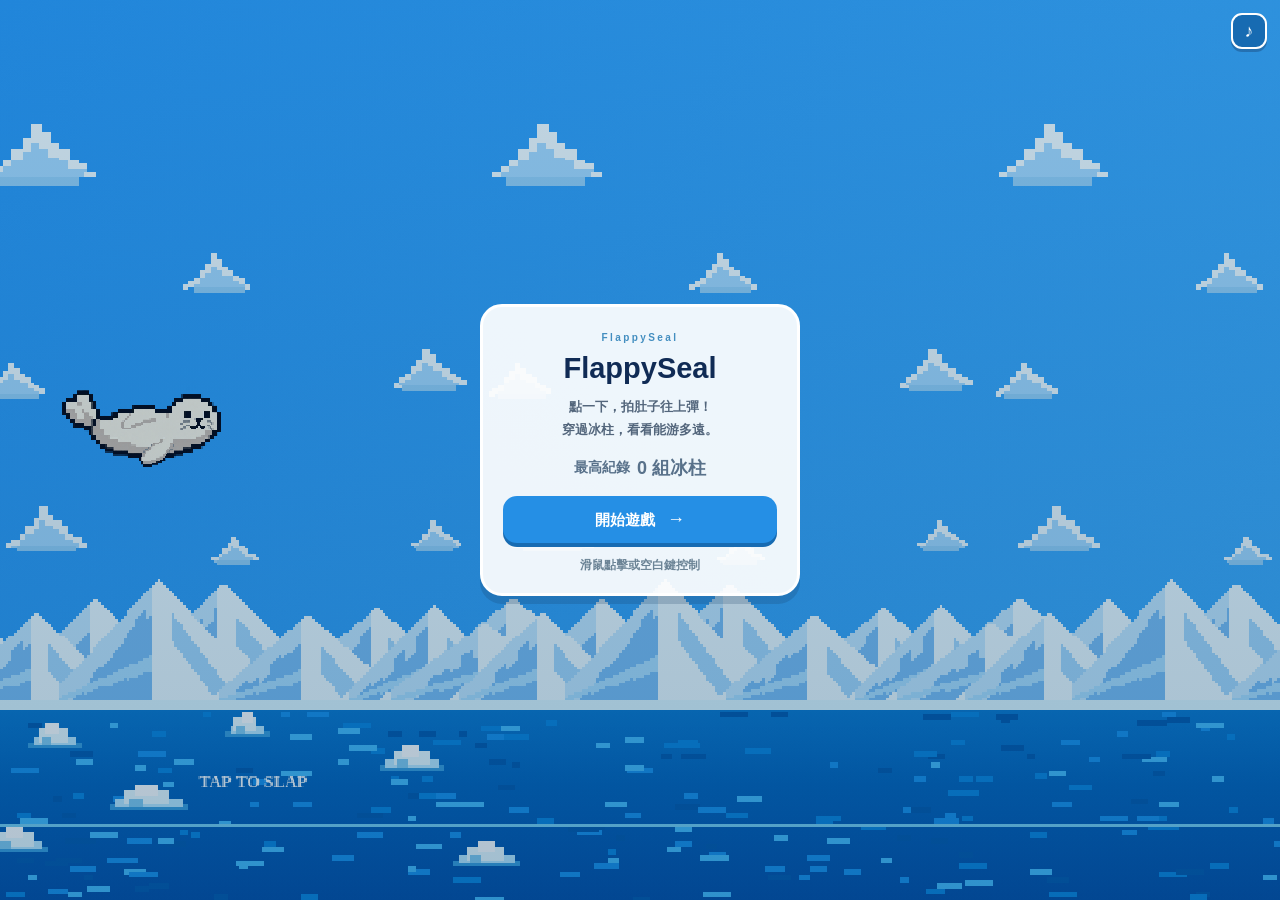
==== index.html @ 0c67eed6 "Update FlappySeal gameplay and audio controls" ====
<!doctype html>
<html lang="zh-Hant">
<head>
  <meta charset="UTF-8" />
  <meta name="viewport" content="width=device-width, initial-scale=1, maximum-scale=1, user-scalable=no" />
  <meta name="theme-color" content="#42a7ed" />
  <meta name="referrer" content="no-referrer" />
  <meta http-equiv="Content-Security-Policy" content="default-src 'self'; script-src 'self'; style-src 'self'; img-src 'self'; connect-src 'none'; object-src 'none'; base-uri 'none'; form-action 'none'" />
  <title>FlappySeal</title>
  <link rel="stylesheet" href="style.css?v=ui-4" />
</head>
<body>
  <main class="shell">
    <section class="game-wrap" aria-label="FlappySeal 遊戲">
      <canvas id="game" width="360" height="640" aria-label="遊戲畫面"></canvas>
      <div class="topbar"><button class="sound-toggle" id="soundToggle" type="button" aria-label="拍肚音效：開" title="拍肚音效：開" aria-pressed="true"><span aria-hidden="true">♪</span></button><button id="pause" aria-label="暫停遊戲" title="暫停" hidden>Ⅱ</button></div>
      <div class="overlay" id="overlay">
        <div class="card">
          <div class="eyebrow">FlappySeal</div>
          <h1 id="headline">FlappySeal</h1>
          <p id="description">點一下，拍肚子往上彈！<br>穿過冰柱，看看能游多遠。</p>
          <div class="best-line">最高紀錄 <strong><span id="best">0</span> 組冰柱</strong></div>
          <button class="primary" id="start" disabled>素材載入中…</button>
          <div class="controls">滑鼠點擊或空白鍵控制</div>
        </div>
      </div>
      <div class="hud" id="hud"><span>通過</span><strong id="score">0</strong><span>組</span></div>
      <div class="pause-cover" id="pauseCover"><div>⏸<br><small>已暫停<br>點一下繼續</small></div></div>
    </section>
  </main>
  <script src="game.js?v=sound-4"></script>
</body>
</html>
---- style.css ----
:root { color-scheme: light; --navy:#102b55; --blue:#43a8ec; --cream:#fff8e8; }
* { box-sizing:border-box }
html,body { margin:0;width:100%;height:100%;overflow:hidden; }
body { color:var(--navy);font-family:'Nunito','Noto Sans TC',sans-serif;background:#2797f5; }
.shell { width:100%;height:100dvh; }
.game-wrap { position:relative;width:100%;height:100%;overflow:hidden;background:#48a9eb;touch-action:none; }
canvas { display:block;width:100%;height:100%;image-rendering:pixelated; }
.topbar { position:absolute;right:13px;top:13px;z-index:4;display:flex;gap:7px }
.topbar button { width:36px;height:36px;border:2px solid #fff;background:#102b55df;color:#fff;border-radius:11px;font-size:19px;cursor:pointer;box-shadow:0 3px 0 #102b5550; }
.overlay { position:absolute;inset:0;z-index:3;display:grid;place-items:center;padding:20px;background:linear-gradient(#073b6630,#073b6650);transition:opacity .2s; }
.overlay.hidden { opacity:0;pointer-events:none; }
.card { width:min(100%,320px);text-align:center;padding:25px 20px 19px;background:#ffffffeb;border:3px solid #ffffff;border-radius:22px;box-shadow:0 8px 0 #14396235; }
.eyebrow { color:#438ec0;letter-spacing:.24em;font-size:10px;font-weight:900; }
h1 { font-size:29px;line-height:1.2;margin:8px 0 9px;font-weight:900; }
.card p { margin:0 0 14px;font-size:13px;line-height:1.8;color:#53667c;font-weight:700; }
.best-line { display:flex;justify-content:center;align-items:center;gap:7px;font-size:14px;font-weight:900;color:#58718a;margin:0 0 16px; }
.best-line strong { color:inherit;font-size:18px;font-weight:900; }
.primary { width:100%;border:0;border-radius:14px;padding:13px 16px;background:#258fe5;color:#fff;font:900 15px 'Nunito','Noto Sans TC',sans-serif;cursor:pointer;box-shadow:0 4px 0 #176bb2; }
.primary span { margin-left:8px;font-size:18px; }
.primary:active { transform:translateY(3px);box-shadow:0 1px 0 #176bb2; }
.controls { margin-top:14px;color:#6c8496;font-size:12px;font-weight:700; }.controls i { margin:0 6px;color:#e7aa52; }
.hud { position:absolute;z-index:2;top:15px;left:50%;transform:translateX(-50%);display:none;flex-direction:column;align-items:center;color:#fff;text-shadow:0 2px 0 #123460;font-size:11px;font-weight:900;letter-spacing:.08em;pointer-events:none; }.hud strong {font-size:35px;line-height:1.05}.hud.visible{display:flex}
.pause-cover { display:none;position:absolute;inset:0;z-index:4;background:#0b2c5060;place-items:center;text-align:center;color:white;font-size:45px;text-shadow:0 3px #123460; }.pause-cover.visible{display:grid}.pause-cover small{font-size:15px;line-height:1.6;font-weight:900}
@media(prefers-reduced-motion:reduce){*,*::before,*::after{transition:none!important}}

.topbar { top:max(13px,env(safe-area-inset-top));right:max(13px,env(safe-area-inset-right)); }

.card p.result { margin:24px 0 20px;font-size:20px;line-height:1.4;font-weight:900;color:var(--navy);white-space:nowrap; }
.card p.result b { font-size:inherit; }

.topbar button[hidden] { display:none; }
.sound-toggle { display:block;margin:12px auto 0;padding:7px 12px;border:1px solid #c8d8e8;border-radius:10px;background:#f2f7fc;color:#35516b;font:800 12px 'Nunito','Noto Sans TC',sans-serif;cursor:pointer; }
.sound-toggle[aria-pressed="true"] { background:#e1f3ff;border-color:#55a9e8;color:#176bb2; }
.topbar .sound-toggle { display:grid;place-items:center;line-height:1;position:relative;width:36px;height:36px;margin:0;padding:0;border:2px solid #fff;border-radius:11px;background:#102b55df;color:#fff;font-size:18px;box-shadow:0 3px 0 #102b5550;white-space:nowrap; }
.topbar .sound-toggle[aria-pressed="true"] { background:#176bb2;border-color:#fff;color:#fff; }

.topbar .sound-toggle[aria-pressed="false"]::after { content:"";position:absolute;width:20px;height:2px;background:currentColor;left:6px;top:15px;transform:rotate(-45deg); }
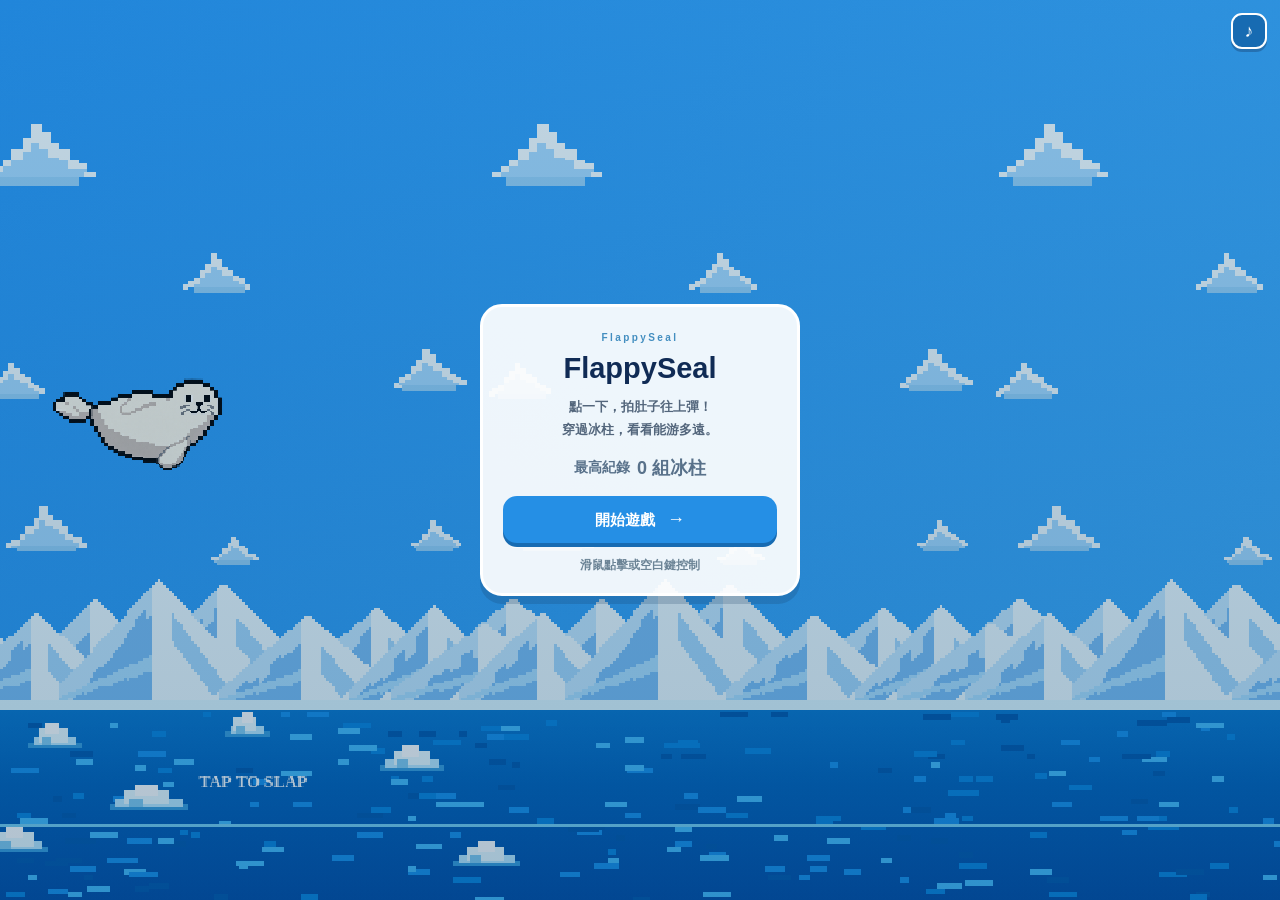
==== commit 0bf2bf53: "Update seal sprites with thicker belly and tail motion" ====
--- a/index.html
+++ b/index.html
@@ -28,6 +28,6 @@
       <div class="pause-cover" id="pauseCover"><div>⏸<br><small>已暫停<br>點一下繼續</small></div></div>
     </section>
   </main>
-  <script src="game.js?v=sound-4"></script>
+  <script src="game.js?v=seal-thick-1"></script>
 </body>
 </html>
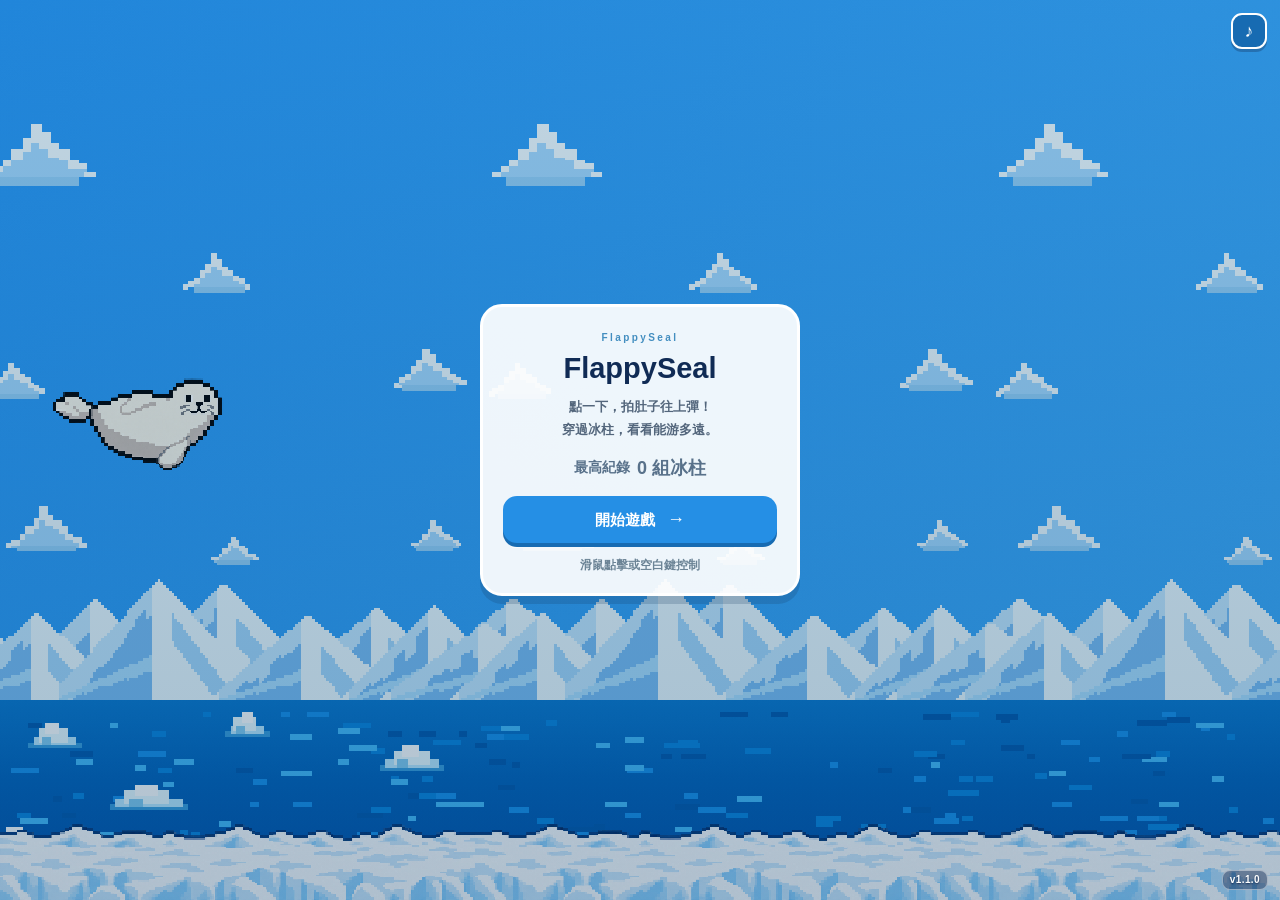
==== commit 82191473: "Release FlappySeal v1.1.0" ====
--- a/index.html
+++ b/index.html
@@ -7,7 +7,7 @@
   <meta name="referrer" content="no-referrer" />
   <meta http-equiv="Content-Security-Policy" content="default-src 'self'; script-src 'self'; style-src 'self'; img-src 'self'; connect-src 'none'; object-src 'none'; base-uri 'none'; form-action 'none'" />
   <title>FlappySeal</title>
-  <link rel="stylesheet" href="style.css?v=ui-4" />
+  <link rel="stylesheet" href="style.css?v=version-1-1-0" />
 </head>
 <body>
   <main class="shell">
@@ -26,8 +26,9 @@
       </div>
       <div class="hud" id="hud"><span>通過</span><strong id="score">0</strong><span>組</span></div>
       <div class="pause-cover" id="pauseCover"><div>⏸<br><small>已暫停<br>點一下繼續</small></div></div>
+      <div class="version" aria-label="版本 v1.1.0">v1.1.0</div>
     </section>
   </main>
-  <script src="game.js?v=seal-thick-1"></script>
+  <script src="game.js?v=white-pillar-1"></script>
 </body>
 </html>
--- a/style.css
+++ b/style.css
@@ -21,6 +21,7 @@
 .controls { margin-top:14px;color:#6c8496;font-size:12px;font-weight:700; }.controls i { margin:0 6px;color:#e7aa52; }
 .hud { position:absolute;z-index:2;top:15px;left:50%;transform:translateX(-50%);display:none;flex-direction:column;align-items:center;color:#fff;text-shadow:0 2px 0 #123460;font-size:11px;font-weight:900;letter-spacing:.08em;pointer-events:none; }.hud strong {font-size:35px;line-height:1.05}.hud.visible{display:flex}
 .pause-cover { display:none;position:absolute;inset:0;z-index:4;background:#0b2c5060;place-items:center;text-align:center;color:white;font-size:45px;text-shadow:0 3px #123460; }.pause-cover.visible{display:grid}.pause-cover small{font-size:15px;line-height:1.6;font-weight:900}
+.version { position:absolute;right:max(12px,env(safe-area-inset-right));bottom:max(10px,env(safe-area-inset-bottom));z-index:5;padding:4px 7px;border:1px solid #ffffff70;border-radius:8px;background:#102b5575;color:#fff;font-size:10px;font-weight:800;letter-spacing:.04em;line-height:1;pointer-events:none;text-shadow:0 1px 2px #102b55; }
 @media(prefers-reduced-motion:reduce){*,*::before,*::after{transition:none!important}}
 
 .topbar { top:max(13px,env(safe-area-inset-top));right:max(13px,env(safe-area-inset-right)); }
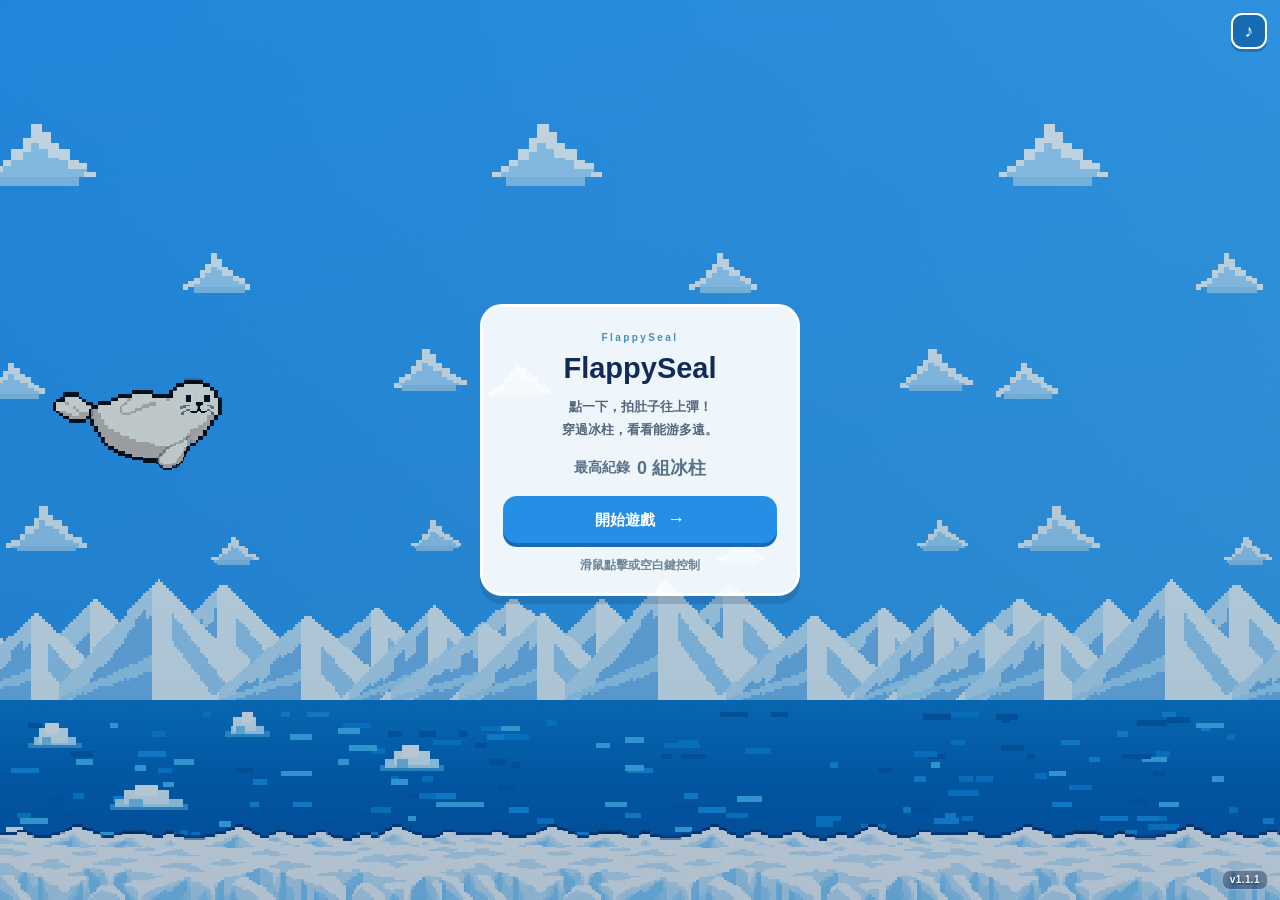
==== commit ad6a1161: "Release FlappySeal v1.1.1" ====
--- a/index.html
+++ b/index.html
@@ -7,7 +7,7 @@
   <meta name="referrer" content="no-referrer" />
   <meta http-equiv="Content-Security-Policy" content="default-src 'self'; script-src 'self'; style-src 'self'; img-src 'self'; connect-src 'none'; object-src 'none'; base-uri 'none'; form-action 'none'" />
   <title>FlappySeal</title>
-  <link rel="stylesheet" href="style.css?v=version-1-1-0" />
+  <link rel="stylesheet" href="style.css?v=1-1-1" />
 </head>
 <body>
   <main class="shell">
@@ -26,9 +26,9 @@
       </div>
       <div class="hud" id="hud"><span>通過</span><strong id="score">0</strong><span>組</span></div>
       <div class="pause-cover" id="pauseCover"><div>⏸<br><small>已暫停<br>點一下繼續</small></div></div>
-      <div class="version" aria-label="版本 v1.1.0">v1.1.0</div>
+      <div class="version" aria-label="版本 v1.1.1">v1.1.1</div>
     </section>
   </main>
-  <script src="game.js?v=white-pillar-1"></script>
+  <script src="game.js?v=1-1-1"></script>
 </body>
 </html>
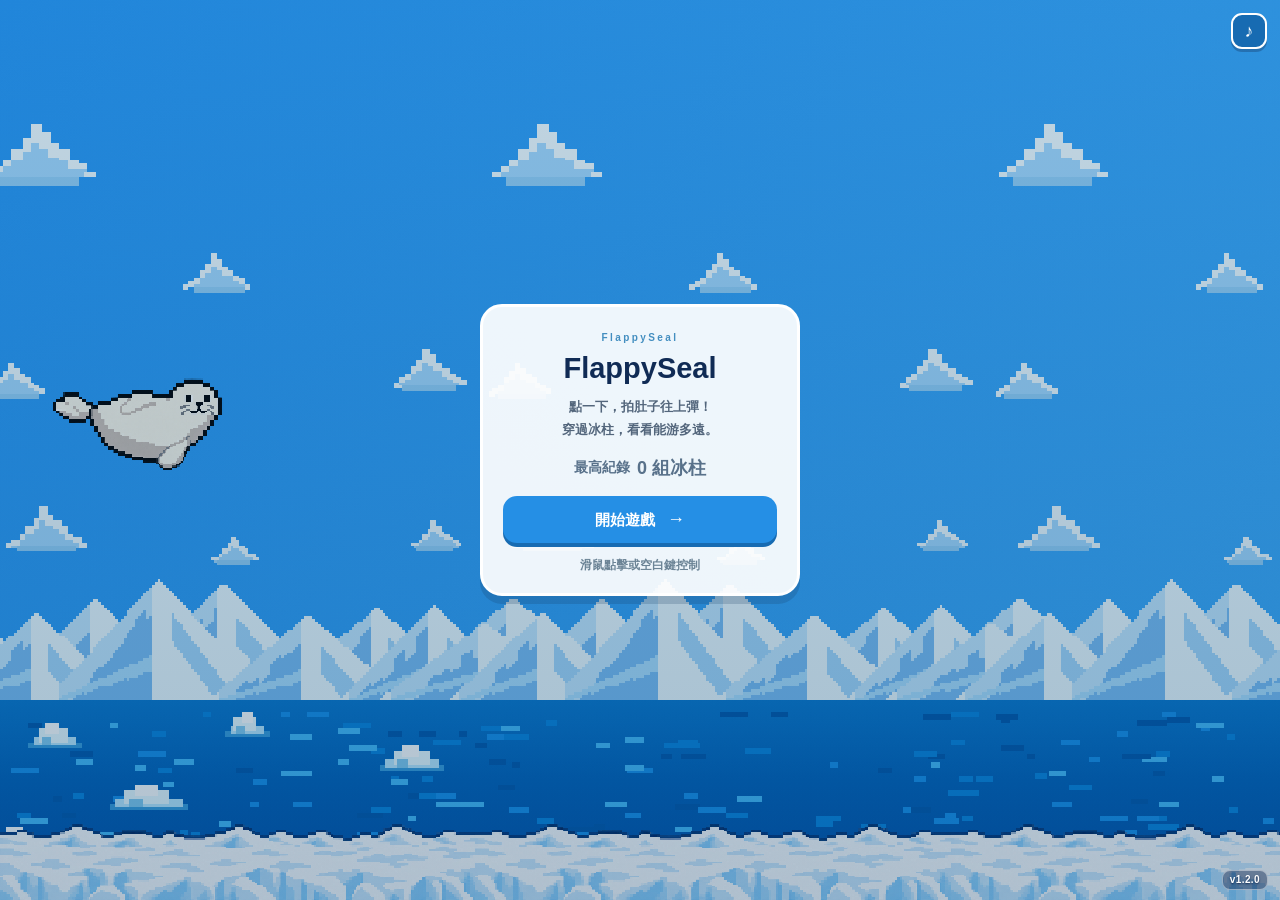
==== commit c9fe53b2: "Release FlappySeal v1.2.0 with Seal Slide" ====
--- a/index.html
+++ b/index.html
@@ -8,6 +8,7 @@
   <meta http-equiv="Content-Security-Policy" content="default-src 'self'; script-src 'self'; style-src 'self'; img-src 'self'; connect-src 'none'; object-src 'none'; base-uri 'none'; form-action 'none'" />
   <title>FlappySeal</title>
   <link rel="stylesheet" href="style.css?v=1-1-1" />
+  <link rel="stylesheet" href="seal-slide/style.css?v=slide-hud-19" />
 </head>
 <body>
   <main class="shell">
@@ -26,9 +27,11 @@
       </div>
       <div class="hud" id="hud"><span>通過</span><strong id="score">0</strong><span>組</span></div>
       <div class="pause-cover" id="pauseCover"><div>⏸<br><small>已暫停<br>點一下繼續</small></div></div>
-      <div class="version" aria-label="版本 v1.1.1">v1.1.1</div>
+      <div class="version" aria-label="版本 v1.2.0">v1.2.0</div>
     </section>
   </main>
-  <script src="game.js?v=1-1-1"></script>
+  <script src="seal-slide/core.js?v=slide-hud-19"></script>
+  <script src="seal-slide/slide.js?v=slide-hud-19"></script>
+  <script src="game.js?v=release-1.2.0"></script>
 </body>
 </html>
--- a/seal-slide/style.css
+++ b/seal-slide/style.css
@@ -0,0 +1,51 @@
+.slide-page { margin:0; background:#123c6c; overflow:hidden; }
+.slide-page #slide-host { width:100%; height:100dvh; }
+.game-wrap.slide-active > :not(.seal-slide) { visibility:hidden; }
+.seal-slide, .seal-slide * { box-sizing:border-box; }
+.seal-slide { position:absolute; inset:0; z-index:10; isolation:isolate; overflow:hidden; background:#2581d8; touch-action:none; color:#102b55; font-family:'Nunito','Noto Sans TC',sans-serif; }
+.seal-slide[hidden], .seal-slide [hidden] { display:none!important; }
+.seal-slide canvas { display:block; width:100%; height:100%; image-rendering:pixelated; }
+.slide-hud { position:absolute; top:max(14px,env(safe-area-inset-top)); left:50%; transform:translateX(-50%); width:calc(100% - 28px); max-width:680px; display:grid; grid-template-columns:1fr 1.5fr 1fr; align-items:start; gap:8px; pointer-events:none; }
+.slide-vitals { display:flex; align-items:flex-start; flex-direction:column; gap:7px; }
+.slide-panel { background:#102b55df; border:2px solid #fff; box-shadow:0 3px 0 #102b5550; padding:7px 11px; border-radius:11px; color:#fff; font-weight:900; }
+.slide-vitals .slide-panel { display:flex; gap:8px; align-items:center; font-size:19px; min-width:92px; }
+.slide-icon { font-size:24px; line-height:1; color:#ff766c; text-shadow:2px 2px #7d3040; }
+.slide-fish-icon { color:#ffb084; font-size:21px; text-shadow:none; }
+.seal-slide canvas.slide-fish-icon { width:27px; height:19px; flex:none; }
+.slide-speed-control { margin:0 0 18px; padding:12px; border:1px solid #c8d8e8; border-radius:12px; background:#f2f7fc; text-align:left; }
+.slide-speed-control label { display:flex; justify-content:space-between; gap:8px; font-size:13px; font-weight:900; color:#35516b; }
+.slide-speed-control output { color:#176bb2; white-space:nowrap; }
+.slide-speed-control input { display:block; width:100%; margin:11px 0 8px; accent-color:#258fe5; cursor:pointer; }
+.slide-speed-control small { display:block; color:#6c8496; font-size:10px; line-height:1.6; }
+.slide-distance { text-align:center; padding:0 4px; background:none; border:0; box-shadow:none; text-shadow:0 2px 0 #123460; }
+.slide-distance strong { display:block; font-size:35px; line-height:1.1; white-space:nowrap; }
+.slide-distance small { display:block; margin-top:5px; font-size:11px; color:#fff; white-space:nowrap; }
+.slide-tools { display:flex; justify-content:flex-end; gap:6px; pointer-events:auto; }
+.seal-slide button { cursor:pointer; font:inherit; color:inherit; -webkit-tap-highlight-color:transparent; }
+.slide-tools button { position:relative; width:36px; height:36px; padding:0; background:#102b55df; border:2px solid #fff; border-radius:11px; color:#fff; font-size:19px; font-weight:900; box-shadow:0 3px 0 #102b5550; }
+.slide-tools .slide-sound { width:36px; font-size:18px; }
+.slide-sound[aria-pressed="true"] { background:#176bb2; }
+.slide-sound[aria-pressed="false"]::after { content:""; position:absolute; width:20px; height:2px; background:currentColor; left:6px; top:15px; transform:rotate(-45deg); }
+.seal-slide button:focus-visible, .seal-slide a:focus-visible { outline:3px solid #176bb2; outline-offset:4px; }
+.slide-modal { position:absolute; inset:0; display:grid; place-items:center; padding:20px; background:linear-gradient(#073b6630,#073b6650); overflow:auto; }
+.slide-card { width:min(100%,320px); margin:auto; padding:25px 20px 19px; text-align:center; background:#ffffffeb; border:3px solid #fff; border-radius:22px; box-shadow:0 8px 0 #14396235; }
+.slide-eyebrow { color:#438ec0; font-size:10px; font-weight:900; letter-spacing:.24em; }
+.slide-card h1 { margin:8px 0 9px; color:#102b55; font-size:29px; line-height:1.2; font-weight:900; }
+.slide-card p { margin:0 0 14px; font-size:13px; color:#53667c; line-height:1.8; font-weight:700; }
+.slide-card .slide-best { display:flex; justify-content:center; align-items:center; gap:7px; margin:0 0 16px; padding:0; color:#58718a; font-size:14px; font-weight:900; }
+.slide-best strong { color:inherit; font-size:18px; font-weight:900; }
+.slide-actions { display:grid; gap:10px; }
+.slide-actions button { width:100%; border:0; border-radius:14px; background:#258fe5; color:#fff; padding:13px 16px; font-size:15px; font-weight:900; box-shadow:0 4px 0 #176bb2; }
+.slide-actions button.secondary { background:#f2f7fc; color:#35516b; border:1px solid #c8d8e8; box-shadow:0 3px 0 #c8d8e8; font-size:13px; }
+.slide-actions button:active { transform:translateY(3px); box-shadow:0 1px 0 #176bb2; }
+.slide-card .slide-footnote { margin:14px 0 0; font-size:12px; color:#6c8496; font-weight:700; }
+.slide-card .slide-result { color:#102b55; font-size:40px; font-weight:900; margin:12px 0; }
+.slide-instructions { display:grid; grid-template-columns:1fr 1fr; gap:8px; margin:20px 0; text-align:left; }
+.slide-instructions div { background:#e1f3ff; border:1px solid #c8d8e8; border-radius:10px; padding:10px; font-size:12px; line-height:1.8; color:#53667c; }
+.slide-instructions b { display:block; color:#176bb2; }
+.slide-toast { position:absolute; left:50%; bottom:max(22px,env(safe-area-inset-bottom)); transform:translateX(-50%); width:max-content; max-width:calc(100% - 30px); padding:12px 18px; background:#ffffffeb; border:3px solid #fff; border-radius:14px; box-shadow:0 4px 0 #14396235; color:#53667c; text-align:center; font-size:13px; font-weight:800; line-height:1.7; pointer-events:none; }
+.slide-toast strong { display:block; font-size:18px; color:#102b55; }
+.slide-toast small { display:block; color:#6c8496; font-size:11px; }
+.slide-live { position:absolute; width:1px; height:1px; overflow:hidden; clip-path:inset(50%); }
+@media(max-width:390px) { .slide-hud { gap:5px; width:calc(100% - 20px); }.slide-panel { padding:6px 7px; }.slide-vitals .slide-panel { font-size:16px; min-width:75px; }.slide-tools { gap:4px; }.slide-distance small { font-size:9px; } }
+@media(max-height:500px) { .slide-card { padding:15px 22px; width:min(100%,360px); }.slide-card h1 { font-size:25px; margin:6px 0; }.slide-card p { margin:6px 0 10px; }.slide-card .slide-best { margin:10px 0; padding:7px; }.slide-actions { gap:6px; }.slide-actions button { padding:8px; }.slide-card .slide-footnote { margin-top:10px; }.slide-instructions { margin:10px 0; }.slide-toast { bottom:10px; padding:6px 16px; } }
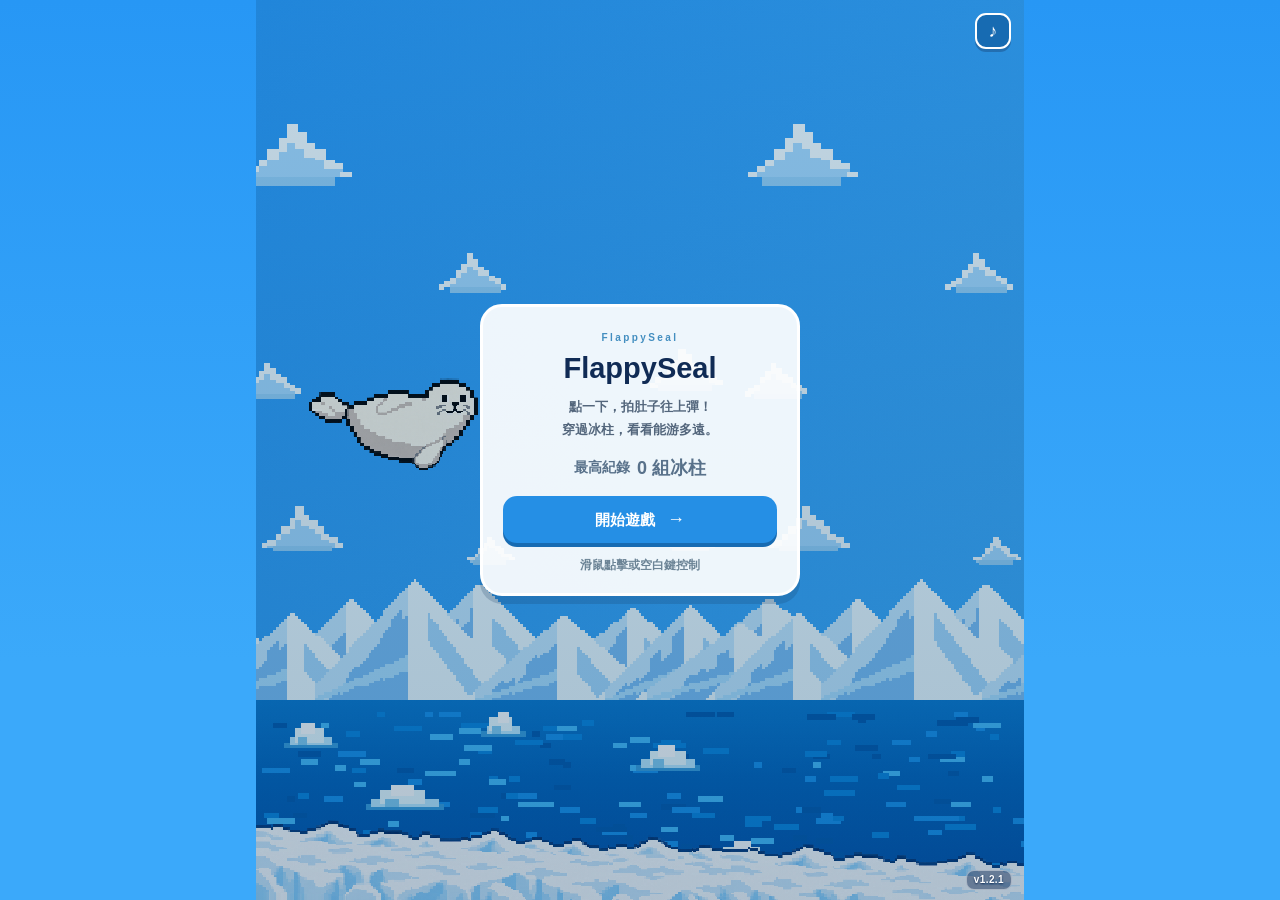
==== commit 98465ad7: "Release FlappySeal v1.2.1" ====
--- a/index.html
+++ b/index.html
@@ -7,8 +7,8 @@
   <meta name="referrer" content="no-referrer" />
   <meta http-equiv="Content-Security-Policy" content="default-src 'self'; script-src 'self'; style-src 'self'; img-src 'self'; connect-src 'none'; object-src 'none'; base-uri 'none'; form-action 'none'" />
   <title>FlappySeal</title>
-  <link rel="stylesheet" href="style.css?v=1-1-1" />
-  <link rel="stylesheet" href="seal-slide/style.css?v=slide-hud-19" />
+  <link rel="stylesheet" href="style.css?v=release-1.2.1" />
+  <link rel="stylesheet" href="seal-slide/style.css?v=release-1.2.1" />
 </head>
 <body>
   <main class="shell">
@@ -27,11 +27,11 @@
       </div>
       <div class="hud" id="hud"><span>通過</span><strong id="score">0</strong><span>組</span></div>
       <div class="pause-cover" id="pauseCover"><div>⏸<br><small>已暫停<br>點一下繼續</small></div></div>
-      <div class="version" aria-label="版本 v1.2.0">v1.2.0</div>
+      <div class="version" aria-label="版本 v1.2.1">v1.2.1</div>
     </section>
   </main>
-  <script src="seal-slide/core.js?v=slide-hud-19"></script>
-  <script src="seal-slide/slide.js?v=slide-hud-19"></script>
-  <script src="game.js?v=release-1.2.0"></script>
+  <script src="seal-slide/core.js?v=release-1.2.1"></script>
+  <script src="seal-slide/slide.js?v=release-1.2.1"></script>
+  <script src="game.js?v=release-1.2.1"></script>
 </body>
 </html>
--- a/style.css
+++ b/style.css
@@ -1,8 +1,8 @@
 :root { color-scheme: light; --navy:#102b55; --blue:#43a8ec; --cream:#fff8e8; }
 * { box-sizing:border-box }
 html,body { margin:0;width:100%;height:100%;overflow:hidden; }
-body { color:var(--navy);font-family:'Nunito','Noto Sans TC',sans-serif;background:#2797f5; }
-.shell { width:100%;height:100dvh; }
+body { color:var(--navy);font-family:'Nunito','Noto Sans TC',sans-serif;background:linear-gradient(#2797f5,#3ba9fa 73.4375%,#3ba9fa); }
+.shell { width:100%;max-width:768px;height:100dvh;margin-inline:auto; }
 .game-wrap { position:relative;width:100%;height:100%;overflow:hidden;background:#48a9eb;touch-action:none; }
 canvas { display:block;width:100%;height:100%;image-rendering:pixelated; }
 .topbar { position:absolute;right:13px;top:13px;z-index:4;display:flex;gap:7px }
--- a/seal-slide/style.css
+++ b/seal-slide/style.css
@@ -1,5 +1,5 @@
-.slide-page { margin:0; background:#123c6c; overflow:hidden; }
-.slide-page #slide-host { width:100%; height:100dvh; }
+.slide-page { margin:0; background:linear-gradient(#2797f5,#3ba9fa 73.4375%,#3ba9fa); overflow:hidden; }
+.slide-page #slide-host { position:relative; width:100%; max-width:768px; height:100dvh; margin-inline:auto; }
 .game-wrap.slide-active > :not(.seal-slide) { visibility:hidden; }
 .seal-slide, .seal-slide * { box-sizing:border-box; }
 .seal-slide { position:absolute; inset:0; z-index:10; isolation:isolate; overflow:hidden; background:#2581d8; touch-action:none; color:#102b55; font-family:'Nunito','Noto Sans TC',sans-serif; }
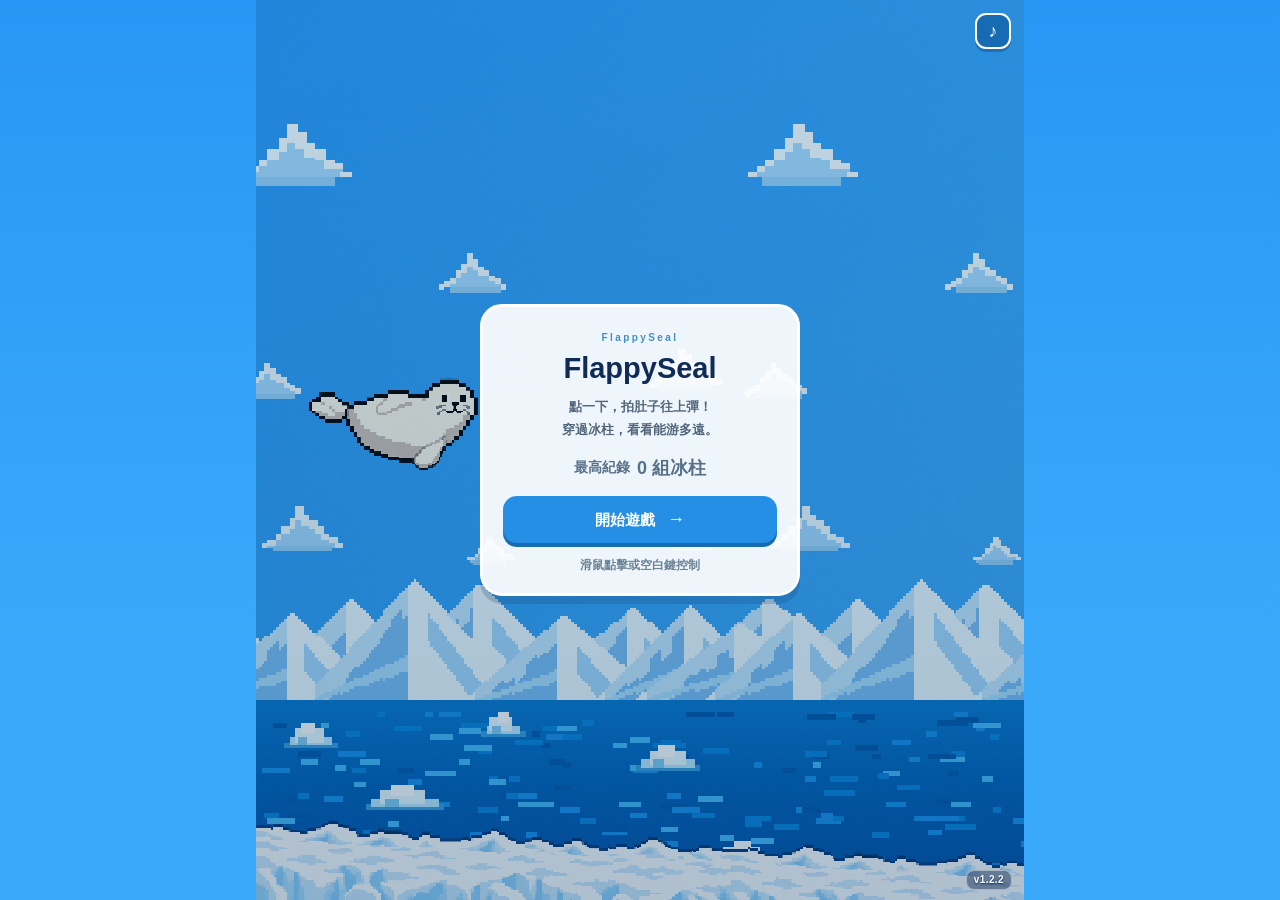
==== commit 3cf3c32b: "Release FlappySeal v1.2.2: tutorial skip and adaptive jumps" ====
--- a/index.html
+++ b/index.html
@@ -8,7 +8,7 @@
   <meta http-equiv="Content-Security-Policy" content="default-src 'self'; script-src 'self'; style-src 'self'; img-src 'self'; connect-src 'none'; object-src 'none'; base-uri 'none'; form-action 'none'" />
   <title>FlappySeal</title>
   <link rel="stylesheet" href="style.css?v=release-1.2.1" />
-  <link rel="stylesheet" href="seal-slide/style.css?v=release-1.2.1" />
+  <link rel="stylesheet" href="seal-slide/style.css?v=release-1.2.2" />
 </head>
 <body>
   <main class="shell">
@@ -27,11 +27,11 @@
       </div>
       <div class="hud" id="hud"><span>通過</span><strong id="score">0</strong><span>組</span></div>
       <div class="pause-cover" id="pauseCover"><div>⏸<br><small>已暫停<br>點一下繼續</small></div></div>
-      <div class="version" aria-label="版本 v1.2.1">v1.2.1</div>
+      <div class="version" aria-label="版本 v1.2.2">v1.2.2</div>
     </section>
   </main>
-  <script src="seal-slide/core.js?v=release-1.2.1"></script>
-  <script src="seal-slide/slide.js?v=release-1.2.1"></script>
+  <script src="seal-slide/core.js?v=release-1.2.2"></script>
+  <script src="seal-slide/slide.js?v=release-1.2.2"></script>
   <script src="game.js?v=release-1.2.1"></script>
 </body>
 </html>
--- a/seal-slide/style.css
+++ b/seal-slide/style.css
@@ -49,3 +49,7 @@
 .slide-live { position:absolute; width:1px; height:1px; overflow:hidden; clip-path:inset(50%); }
 @media(max-width:390px) { .slide-hud { gap:5px; width:calc(100% - 20px); }.slide-panel { padding:6px 7px; }.slide-vitals .slide-panel { font-size:16px; min-width:75px; }.slide-tools { gap:4px; }.slide-distance small { font-size:9px; } }
 @media(max-height:500px) { .slide-card { padding:15px 22px; width:min(100%,360px); }.slide-card h1 { font-size:25px; margin:6px 0; }.slide-card p { margin:6px 0 10px; }.slide-card .slide-best { margin:10px 0; padding:7px; }.slide-actions { gap:6px; }.slide-actions button { padding:8px; }.slide-card .slide-footnote { margin-top:10px; }.slide-instructions { margin:10px 0; }.slide-toast { bottom:10px; padding:6px 16px; } }
+
+.slide-skip { position:absolute; right:max(16px,env(safe-area-inset-right)); bottom:max(18px,env(safe-area-inset-bottom)); min-height:44px; padding:10px 14px; border:2px solid #fff; border-radius:12px; background:#102b55eb; color:#fff!important; font-size:13px!important; font-weight:900!important; box-shadow:0 3px 0 #102b5550; }
+.slide-skip span { margin-left:5px; }
+.slide-teaching .slide-toast { bottom:calc(max(18px,env(safe-area-inset-bottom)) + 58px); }
